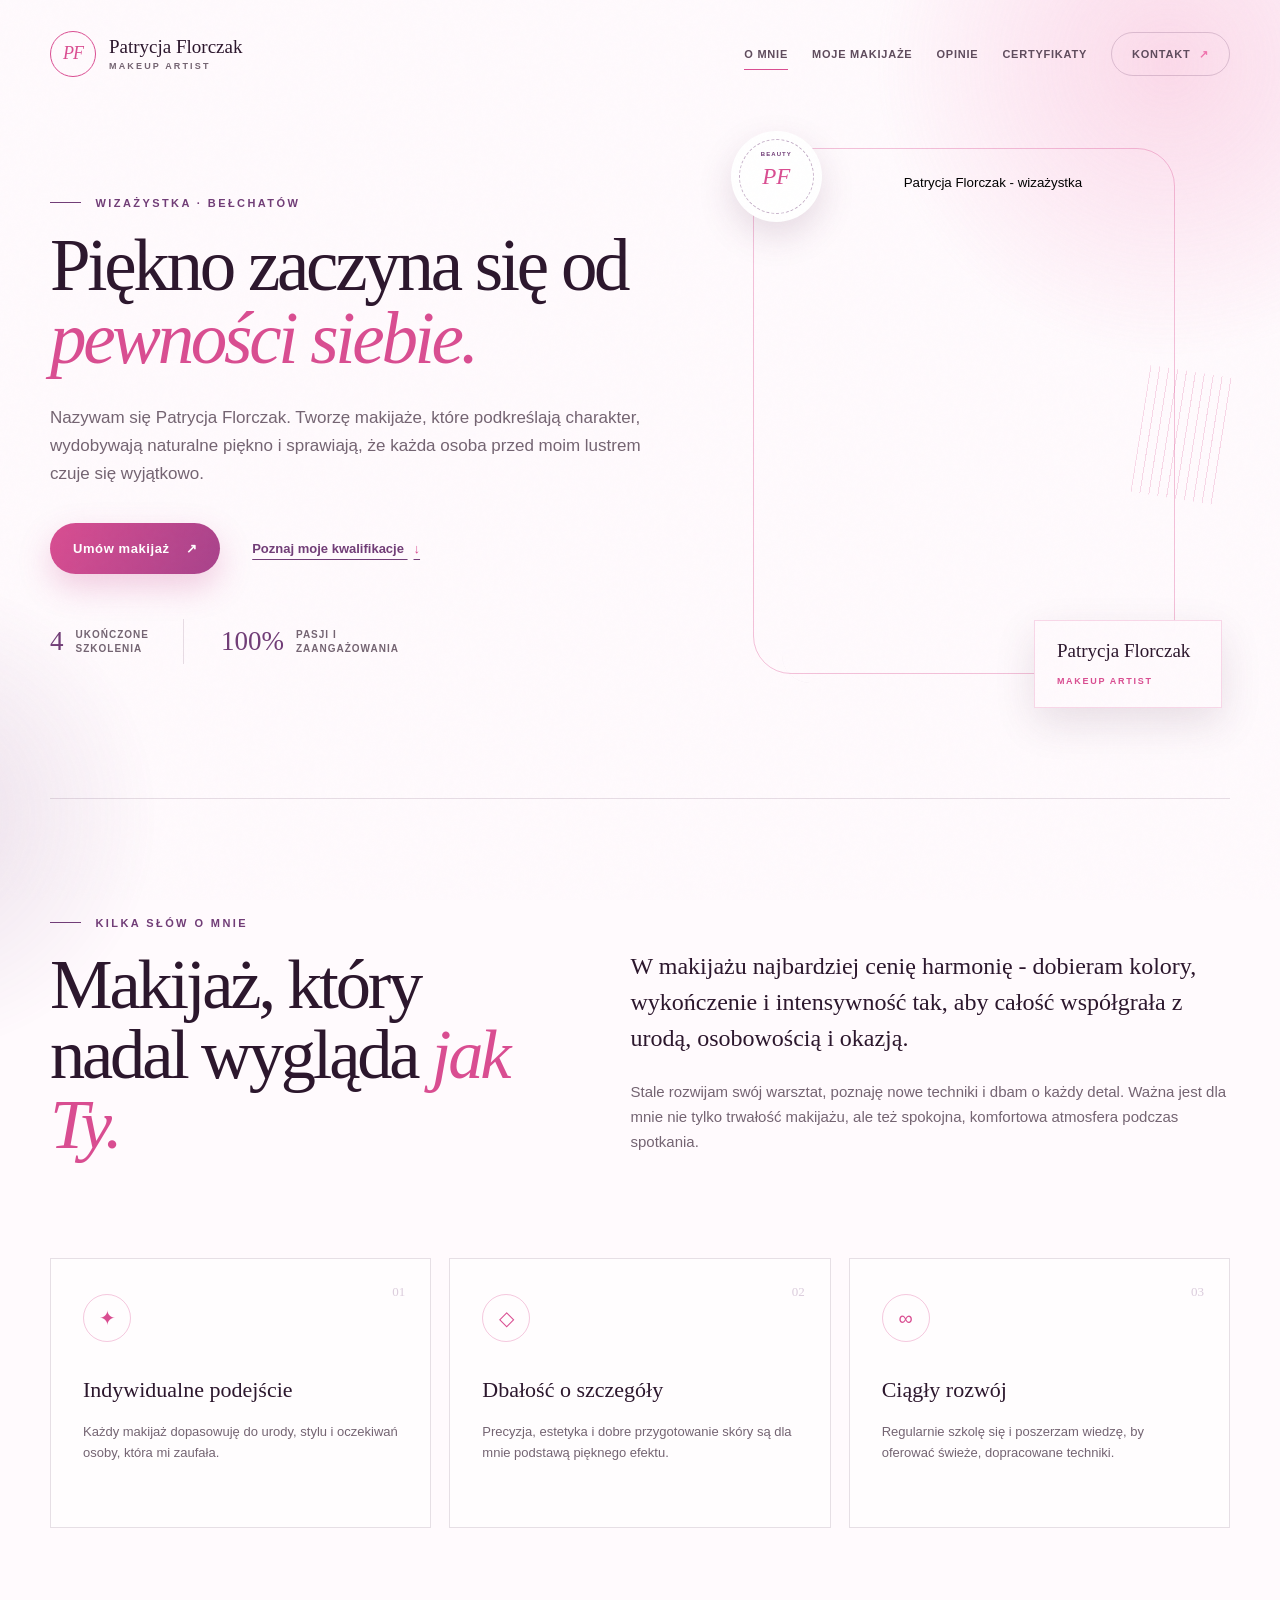
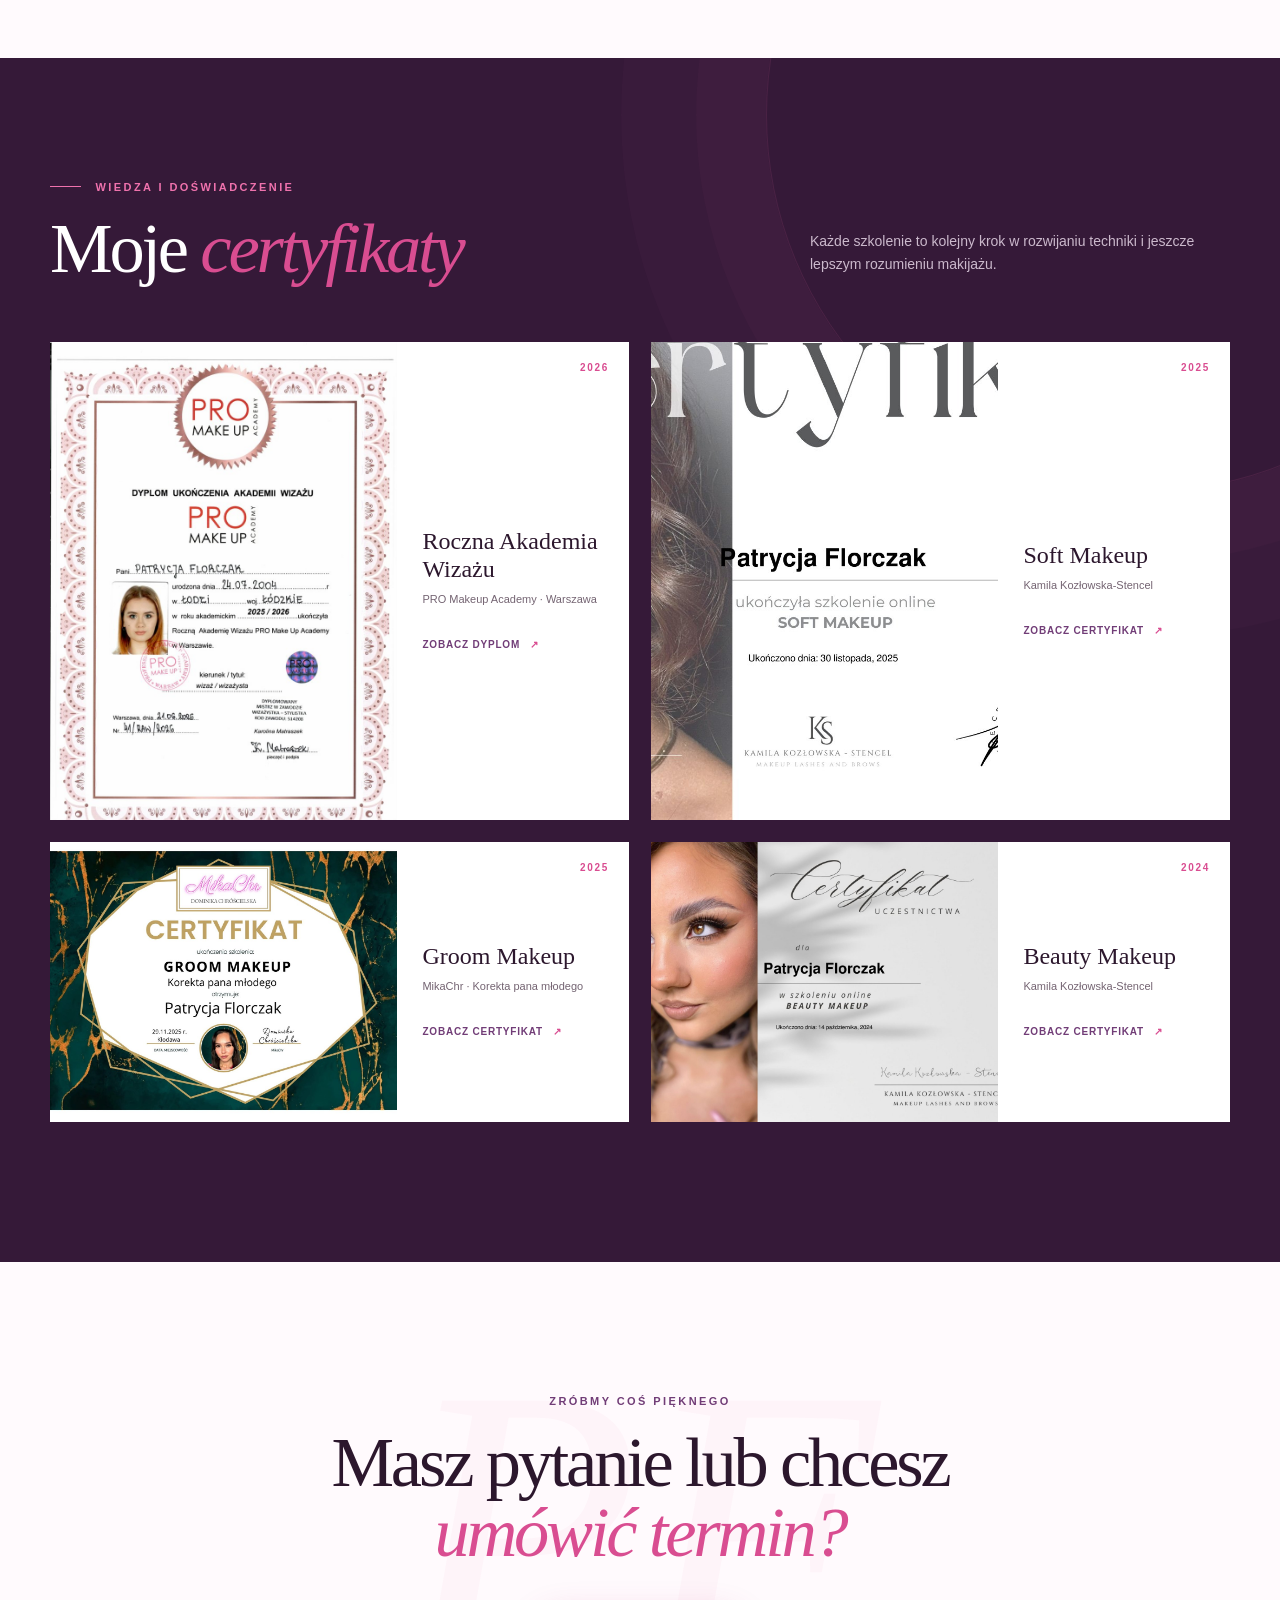
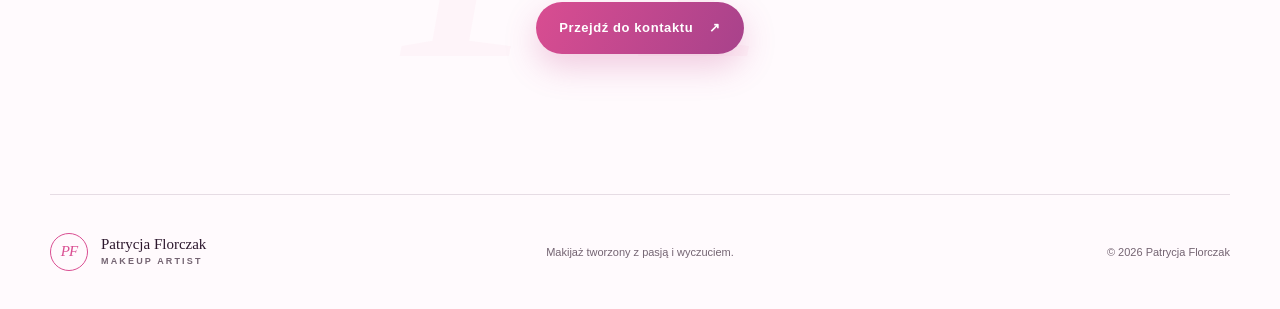
==== index.html @ f95c6566 "Pierwsza wersja strony" ====
<!doctype html>
<html lang="pl">
<head>
  <meta charset="utf-8">
  <meta name="viewport" content="width=device-width, initial-scale=1">
  <meta name="description" content="Portfolio Patrycji Florczak - wizażystki, dla której makijaż jest sposobem na podkreślenie naturalnego piękna.">
  <title>Patrycja Florczak | Wizażystka</title>
  <link rel="stylesheet" href="styles.css">
  <script src="script.js" defer></script>
</head>
<body class="home-page">
  <div class="page-glow page-glow--one" aria-hidden="true"></div>
  <div class="page-glow page-glow--two" aria-hidden="true"></div>

  <header class="site-header">
    <a class="brand" href="index.html" aria-label="Patrycja Florczak - strona główna">
      <span class="brand-mark">PF</span>
      <span class="brand-text">Patrycja Florczak<small>Makeup artist</small></span>
    </a>

    <button class="menu-toggle" type="button" aria-expanded="false" aria-controls="main-nav">
      <span></span><span></span><span></span>
      <span class="sr-only">Otwórz menu</span>
    </button>

    <nav class="main-nav" id="main-nav" aria-label="Główna nawigacja">
      <a class="active" href="index.html" aria-current="page">O mnie</a>
      <a href="makijaze.html">Moje makijaże</a>
      <a href="opinie.html">Opinie</a>
      <a href="#certyfikaty">Certyfikaty</a>
      <a class="nav-contact" href="kontakt.html">Kontakt <span aria-hidden="true">↗</span></a>
    </nav>
  </header>

  <main>
    <section class="hero section-shell">
      <div class="hero-copy reveal">
        <p class="eyebrow"><span></span> Wizażystka · Bełchatów</p>
        <h1>Piękno zaczyna się od <em>pewności siebie.</em></h1>
        <p class="hero-lead">Nazywam się Patrycja Florczak. Tworzę makijaże, które podkreślają charakter, wydobywają naturalne piękno i sprawiają, że każda osoba przed moim lustrem czuje się wyjątkowo.</p>
        <div class="hero-actions">
          <a class="button button--primary" href="kontakt.html">Umów makijaż <span aria-hidden="true">↗</span></a>
          <a class="text-link" href="#certyfikaty">Poznaj moje kwalifikacje <span aria-hidden="true">↓</span></a>
        </div>
        <div class="hero-facts" aria-label="Najważniejsze informacje">
          <div><strong>4</strong><span>ukończone<br>szkolenia</span></div>
          <div><strong>100%</strong><span>pasji i<br>zaangażowania</span></div>
        </div>
      </div>

      <div class="hero-visual reveal reveal--delay">
        <div class="photo-frame">
          <div class="photo-accent" aria-hidden="true"></div>
          <button class="profile-photo-button" type="button" aria-label="Powiększ zdjęcie profilowe">
            <img src="assets/patrycja-florczak.jpg" alt="Patrycja Florczak - wizażystka" width="900" height="1200">
            <span class="photo-zoom-hint" aria-hidden="true">Powiększ ↗</span>
          </button>
          <div class="photo-caption">
            <span>Patrycja Florczak</span>
            <small>Makeup artist</small>
          </div>
        </div>
        <div class="round-stamp" aria-hidden="true"><span></span><b>PF</b></div>
      </div>
    </section>

    <section class="about section-shell" id="o-mnie">
      <div class="section-intro reveal">
        <p class="eyebrow"><span></span> Kilka słów o mnie</p>
        <h2>Makijaż, który nadal wygląda <em>jak Ty.</em></h2>
      </div>
      <div class="about-copy reveal reveal--delay">
        <p class="lead-paragraph">W makijażu najbardziej cenię harmonię - dobieram kolory, wykończenie i intensywność tak, aby całość współgrała z urodą, osobowością i okazją.</p>
        <p>Stale rozwijam swój warsztat, poznaję nowe techniki i dbam o każdy detal. Ważna jest dla mnie nie tylko trwałość makijażu, ale też spokojna, komfortowa atmosfera podczas spotkania.</p>
      </div>

      <div class="values-grid">
        <article class="value-card reveal">
          <span class="value-number">01</span>
          <div class="value-icon" aria-hidden="true">✦</div>
          <h3>Indywidualne podejście</h3>
          <p>Każdy makijaż dopasowuję do urody, stylu i oczekiwań osoby, która mi zaufała.</p>
        </article>
        <article class="value-card reveal reveal--delay">
          <span class="value-number">02</span>
          <div class="value-icon" aria-hidden="true">◇</div>
          <h3>Dbałość o szczegóły</h3>
          <p>Precyzja, estetyka i dobre przygotowanie skóry są dla mnie podstawą pięknego efektu.</p>
        </article>
        <article class="value-card reveal reveal--delay-2">
          <span class="value-number">03</span>
          <div class="value-icon" aria-hidden="true">∞</div>
          <h3>Ciągły rozwój</h3>
          <p>Regularnie szkolę się i poszerzam wiedzę, by oferować świeże, dopracowane techniki.</p>
        </article>
      </div>
    </section>

    <section class="certificates" id="certyfikaty">
      <div class="section-shell">
        <div class="certificates-heading reveal">
          <div>
            <p class="eyebrow eyebrow--light"><span></span> Wiedza i doświadczenie</p>
            <h2>Moje <em>certyfikaty</em></h2>
          </div>
          <p>Każde szkolenie to kolejny krok w rozwijaniu techniki i jeszcze lepszym rozumieniu makijażu.</p>
        </div>

        <div class="certificates-grid">
          <a class="certificate-card certificate-card--portrait reveal" href="assets/dyplom-pro-makeup.pdf" target="_blank" rel="noopener" aria-label="Otwórz dyplom Akademii Wizażu PRO Makeup Academy">
            <div class="certificate-image"><img src="assets/dyplom-pro-makeup.jpg" alt="Dyplom Akademii Wizażu PRO Makeup Academy" loading="lazy"></div>
            <div class="certificate-info">
              <span class="certificate-year">2026</span>
              <h3>Roczna Akademia Wizażu</h3>
              <p>PRO Makeup Academy · Warszawa</p>
              <span class="certificate-link">Zobacz dyplom <b aria-hidden="true">↗</b></span>
            </div>
          </a>

          <a class="certificate-card reveal reveal--delay" href="assets/certyfikat-soft-makeup.pdf" target="_blank" rel="noopener" aria-label="Otwórz certyfikat Soft Makeup">
            <div class="certificate-image"><img src="assets/certyfikat-soft-makeup.jpg" alt="Certyfikat szkolenia Soft Makeup" loading="lazy"></div>
            <div class="certificate-info">
              <span class="certificate-year">2025</span>
              <h3>Soft Makeup</h3>
              <p>Kamila Kozłowska-Stencel</p>
              <span class="certificate-link">Zobacz certyfikat <b aria-hidden="true">↗</b></span>
            </div>
          </a>

          <a class="certificate-card reveal" href="assets/certyfikat-groom-makeup.jpg" target="_blank" rel="noopener" aria-label="Otwórz certyfikat Groom Makeup">
            <div class="certificate-image"><img src="assets/certyfikat-groom-makeup.jpg" alt="Certyfikat szkolenia Groom Makeup" loading="lazy"></div>
            <div class="certificate-info">
              <span class="certificate-year">2025</span>
              <h3>Groom Makeup</h3>
              <p>MikaChr · Korekta pana młodego</p>
              <span class="certificate-link">Zobacz certyfikat <b aria-hidden="true">↗</b></span>
            </div>
          </a>

          <a class="certificate-card reveal reveal--delay" href="assets/certyfikat-beauty-makeup.pdf" target="_blank" rel="noopener" aria-label="Otwórz certyfikat Beauty Makeup">
            <div class="certificate-image"><img src="assets/certyfikat-beauty-makeup.jpg" alt="Certyfikat szkolenia Beauty Makeup" loading="lazy"></div>
            <div class="certificate-info">
              <span class="certificate-year">2024</span>
              <h3>Beauty Makeup</h3>
              <p>Kamila Kozłowska-Stencel</p>
              <span class="certificate-link">Zobacz certyfikat <b aria-hidden="true">↗</b></span>
            </div>
          </a>
        </div>
      </div>
    </section>

    <section class="cta section-shell reveal">
      <div class="cta-decoration" aria-hidden="true">PF</div>
      <p class="eyebrow"><span></span> Zróbmy coś pięknego</p>
      <h2>Masz pytanie lub chcesz<br><em>umówić termin?</em></h2>
      <a class="button button--primary" href="kontakt.html">Przejdź do kontaktu <span aria-hidden="true">↗</span></a>
    </section>
  </main>

  <dialog class="profile-dialog" id="profile-dialog" aria-label="Powiększone zdjęcie profilowe Patrycji Florczak">
    <button class="profile-dialog-close" type="button" aria-label="Zamknij powiększone zdjęcie">×</button>
    <div class="profile-dialog-content">
      <img src="assets/patrycja-florczak.jpg" alt="Patrycja Florczak - zdjęcie profilowe w pełnym rozmiarze">
      <p>Patrycja Florczak <span>Makeup artist</span></p>
    </div>
  </dialog>

  <footer class="site-footer">
    <a class="brand brand--footer" href="index.html">
      <span class="brand-mark">PF</span>
      <span class="brand-text">Patrycja Florczak<small>Makeup artist</small></span>
    </a>
    <p>Makijaż tworzony z pasją i wyczuciem.</p>
    <p class="copyright">© <span data-current-year>2026</span> Patrycja Florczak</p>
  </footer>
</body>
</html>
---- styles.css ----
:root {
  --ink: #2c172d;
  --muted: #746472;
  --paper: #fffafd;
  --paper-deep: #f8edf5;
  --pink: #d94d91;
  --pink-bright: #ef72ad;
  --rose: #f3b4d1;
  --purple: #713d77;
  --plum: #351938;
  --plum-light: #58305d;
  --line: rgba(83, 43, 81, .14);
  --shadow: 0 28px 80px rgba(86, 43, 79, .14);
  --serif: Georgia, "Times New Roman", serif;
  --sans: "Segoe UI", Arial, sans-serif;
}

* { box-sizing: border-box; }
html { scroll-behavior: smooth; overflow-x: hidden; }
body {
  margin: 0;
  color: var(--ink);
  background: var(--paper);
  font-family: var(--sans);
  line-height: 1.65;
  overflow-x: hidden;
}
body::before {
  content: "";
  position: fixed;
  inset: 0;
  pointer-events: none;
  opacity: .23;
  z-index: 20;
  background-image: url("data:image/svg+xml,%3Csvg viewBox='0 0 180 180' xmlns='http://www.w3.org/2000/svg'%3E%3Cfilter id='n'%3E%3CfeTurbulence type='fractalNoise' baseFrequency='.9' numOctaves='3' stitchTiles='stitch'/%3E%3C/filter%3E%3Crect width='100%25' height='100%25' filter='url(%23n)' opacity='.08'/%3E%3C/svg%3E");
}

a { color: inherit; }
img { max-width: 100%; display: block; }
button, a { -webkit-tap-highlight-color: transparent; }
.sr-only { position: absolute; width: 1px; height: 1px; padding: 0; margin: -1px; overflow: hidden; clip: rect(0, 0, 0, 0); white-space: nowrap; border: 0; }

.page-glow { position: fixed; border-radius: 50%; filter: blur(2px); pointer-events: none; z-index: -1; }
.page-glow--one { width: 38rem; height: 38rem; top: -15rem; right: -12rem; background: radial-gradient(circle, rgba(239,114,173,.24), transparent 68%); }
.page-glow--two { width: 30rem; height: 30rem; top: 36rem; left: -20rem; background: radial-gradient(circle, rgba(113,61,119,.14), transparent 70%); }

.section-shell, .site-header, .site-footer { width: min(1180px, calc(100% - 48px)); margin-inline: auto; }
.site-header {
  height: 108px;
  display: flex;
  align-items: center;
  justify-content: space-between;
  position: relative;
  z-index: 30;
}
.brand { display: inline-flex; align-items: center; gap: 13px; text-decoration: none; }
.brand-mark {
  width: 46px;
  height: 46px;
  display: grid;
  place-items: center;
  border: 1px solid var(--pink);
  border-radius: 50%;
  color: var(--pink);
  font-family: var(--serif);
  font-size: 18px;
  font-style: italic;
  letter-spacing: -1px;
}
.brand-text { font-family: var(--serif); font-size: 19px; line-height: 1.05; }
.brand-text small { display: block; margin-top: 5px; color: var(--muted); font-family: var(--sans); font-size: 9px; font-weight: 600; letter-spacing: .24em; text-transform: uppercase; }
.main-nav { display: flex; align-items: center; gap: 24px; }
.main-nav a { position: relative; color: #5f4c5d; font-size: 11px; font-weight: 700; letter-spacing: .07em; text-decoration: none; text-transform: uppercase; }
.main-nav a:not(.nav-contact)::after { content: ""; position: absolute; left: 0; bottom: -7px; width: 0; height: 1px; background: var(--pink); transition: width .25s ease; }
.main-nav a:not(.nav-contact):hover::after, .main-nav a.active:not(.nav-contact)::after { width: 100%; }
.nav-contact { padding: 12px 20px; border: 1px solid rgba(91,49,91,.2); border-radius: 999px; transition: background .25s, color .25s, border-color .25s; }
.nav-contact:hover, .nav-contact.active { color: #fff; border-color: var(--plum); background: var(--plum); }
.nav-contact span { color: var(--pink-bright); margin-left: 5px; }
.menu-toggle { display: none; border: 0; background: transparent; padding: 8px; }
.menu-toggle > span:not(.sr-only) { display: block; width: 25px; height: 2px; margin: 5px 0; background: var(--ink); transition: transform .25s, opacity .25s; }

.hero { min-height: 690px; display: grid; grid-template-columns: 1.05fr .82fr; gap: 62px; align-items: center; padding: 48px 0 96px; }
.eyebrow { margin: 0 0 18px; color: var(--purple); font-size: 11px; font-weight: 800; letter-spacing: .22em; text-transform: uppercase; }
.eyebrow > span { display: inline-block; width: 31px; height: 1px; margin: 0 9px 4px 0; background: currentColor; }
.hero h1, .section-intro h2, .certificates h2, .cta h2, .contact-heading h1, .page-heading h1 {
  margin: 0;
  font-family: var(--serif);
  font-weight: 400;
  line-height: .99;
  letter-spacing: -.045em;
}
.hero h1 { max-width: 670px; font-size: clamp(57px, 5.7vw, 82px); }
em { color: var(--pink); font-weight: 400; }
.hero h1 em { display: block; }
.hero-lead { max-width: 610px; margin: 29px 0 0; color: var(--muted); font-size: 17px; }
.hero-actions { display: flex; align-items: center; gap: 32px; margin-top: 35px; }
.button { display: inline-flex; align-items: center; gap: 16px; padding: 15px 23px; border: 0; border-radius: 999px; font-size: 13px; font-weight: 750; letter-spacing: .045em; text-decoration: none; transition: transform .25s, box-shadow .25s, background .25s; }
.button--primary { color: #fff; background: linear-gradient(115deg, var(--pink), #a8428b); box-shadow: 0 13px 32px rgba(199, 67, 139, .25); }
.button:hover { transform: translateY(-3px); box-shadow: 0 17px 38px rgba(199, 67, 139, .35); }
.text-link { color: var(--purple); font-size: 13px; font-weight: 700; text-underline-offset: 6px; }
.text-link span { margin-left: 6px; color: var(--pink); }
.hero-facts { display: flex; gap: 37px; margin-top: 45px; }
.hero-facts > div { display: flex; align-items: center; gap: 12px; padding-right: 34px; border-right: 1px solid var(--line); }
.hero-facts > div:last-child { border-right: 0; }
.hero-facts strong { color: var(--purple); font-family: var(--serif); font-size: 27px; font-weight: 400; }
.hero-facts span { color: var(--muted); font-size: 10px; font-weight: 700; line-height: 1.35; letter-spacing: .1em; text-transform: uppercase; }

.hero-visual { position: relative; justify-self: center; width: min(100%, 430px); }
.photo-frame { position: relative; padding: 12px; }
.photo-frame::before { content: ""; position: absolute; inset: -15px 25px 21px -17px; z-index: -1; border: 1px solid rgba(218,77,145,.33); border-radius: 38px; }
.profile-photo-button { position: relative; display: block; width: 100%; padding: 0; border: 0; border-radius: 28px; background: transparent; cursor: zoom-in; overflow: hidden; }
.photo-frame img { width: 100%; height: auto; aspect-ratio: 4 / 5; object-fit: cover; object-position: center top; border-radius: 28px; box-shadow: var(--shadow); transition: transform .45s ease, filter .45s ease; }
.profile-photo-button:hover img { transform: scale(1.025); filter: brightness(.94); }
.photo-zoom-hint { position: absolute; right: 16px; top: 16px; padding: 8px 12px; border-radius: 999px; color: var(--plum); background: rgba(255,250,253,.9); font-size: 9px; font-weight: 800; letter-spacing: .08em; text-transform: uppercase; opacity: 0; transform: translateY(-5px); transition: opacity .25s, transform .25s; backdrop-filter: blur(8px); }
.profile-photo-button:hover .photo-zoom-hint, .profile-photo-button:focus-visible .photo-zoom-hint { opacity: 1; transform: translateY(0); }
.profile-photo-button:focus-visible { outline: 3px solid var(--pink); outline-offset: 5px; }
.photo-accent { position: absolute; inset: 39% -26px auto auto; width: 86px; height: 128px; z-index: -1; background: repeating-linear-gradient(90deg, rgba(218,77,145,.2) 0 1px, transparent 1px 9px); transform: rotate(9deg); }
.photo-caption { position: absolute; right: -22px; bottom: -13px; min-width: 188px; padding: 14px 22px; border: 1px solid rgba(218,77,145,.2); background: rgba(255,250,253,.94); box-shadow: 0 15px 40px rgba(75,37,70,.13); backdrop-filter: blur(14px); }
.photo-caption span { display: block; font-family: var(--serif); font-size: 19px; }
.photo-caption small { color: var(--pink); font-size: 9px; font-weight: 800; letter-spacing: .19em; text-transform: uppercase; }
.round-stamp { position: absolute; left: -39px; top: -32px; width: 91px; aspect-ratio: 1; display: grid; place-items: center; border-radius: 50%; color: var(--purple); background: #fff; box-shadow: 0 14px 35px rgba(87,42,80,.15); }
.round-stamp span { position: absolute; inset: 8px; border: 1px dashed rgba(113,61,119,.42); border-radius: 50%; }
.round-stamp span::before { content: "BEAUTY"; position: absolute; left: 50%; top: 10px; padding: 0 4px; color: var(--purple); background: #fff; font-size: 6px; font-weight: 800; letter-spacing: .18em; transform: translateX(-50%); }
.round-stamp b { color: var(--pink); font-family: var(--serif); font-size: 23px; font-style: italic; font-weight: 400; }

.profile-dialog { width: min(760px, calc(100% - 34px)); max-height: 92vh; padding: 0; border: 0; color: #fff; background: transparent; overflow: visible; }
.profile-dialog::backdrop { background: rgba(27,11,28,.86); backdrop-filter: blur(9px); }
.profile-dialog-content { position: relative; display: grid; justify-items: center; }
.profile-dialog-content img { width: auto; max-width: 100%; max-height: 84vh; border-radius: 18px; object-fit: contain; box-shadow: 0 30px 100px rgba(0,0,0,.5); }
.profile-dialog-content p { position: absolute; left: 50%; bottom: 18px; margin: 0; padding: 12px 20px; color: var(--ink); background: rgba(255,250,253,.92); font-family: var(--serif); font-size: 17px; transform: translateX(-50%); white-space: nowrap; backdrop-filter: blur(9px); }
.profile-dialog-content p span { display: block; color: var(--pink); font-family: var(--sans); font-size: 8px; font-weight: 800; letter-spacing: .16em; text-align: center; text-transform: uppercase; }
.profile-dialog-close { position: fixed; z-index: 3; right: 24px; top: 20px; width: 48px; height: 48px; border: 1px solid rgba(255,255,255,.38); border-radius: 50%; color: #fff; background: rgba(53,25,56,.55); font: 300 32px/1 var(--sans); cursor: pointer; backdrop-filter: blur(8px); }
.profile-dialog-close:focus-visible { outline: 3px solid var(--pink-bright); outline-offset: 4px; }

.about { display: grid; grid-template-columns: .9fr 1.1fr; gap: 45px 90px; padding: 115px 0 130px; border-top: 1px solid var(--line); }
.section-intro h2, .certificates h2, .cta h2 { font-size: clamp(48px, 5.5vw, 76px); }
.about-copy { padding-top: 34px; color: var(--muted); font-size: 15px; }
.about-copy p { max-width: 620px; }
.about-copy .lead-paragraph { margin-top: 0; color: var(--ink); font-family: var(--serif); font-size: 24px; line-height: 1.5; }
.edit-note { margin-top: 27px; padding: 13px 16px; border-left: 2px solid var(--rose); color: #927f90; background: rgba(243,180,209,.12); font-size: 12px; }
.values-grid { grid-column: 1 / -1; display: grid; grid-template-columns: repeat(3, 1fr); gap: 18px; margin-top: 44px; }
.value-card { position: relative; min-height: 270px; padding: 35px 32px; border: 1px solid var(--line); background: rgba(255,255,255,.55); transition: transform .3s, border-color .3s, box-shadow .3s; }
.value-card:hover { transform: translateY(-7px); border-color: rgba(218,77,145,.32); box-shadow: var(--shadow); }
.value-number { position: absolute; right: 25px; top: 22px; color: rgba(113,61,119,.25); font-family: var(--serif); font-size: 13px; }
.value-icon { width: 48px; height: 48px; display: grid; place-items: center; margin-bottom: 30px; border: 1px solid rgba(218,77,145,.3); border-radius: 50%; color: var(--pink); font-size: 20px; }
.value-card h3 { margin: 0 0 12px; font-family: var(--serif); font-size: 22px; font-weight: 400; }
.value-card p { margin: 0; color: var(--muted); font-size: 13px; }

.certificates { position: relative; padding: 120px 0 140px; color: #fff; background: var(--plum); overflow: hidden; }
.certificates::before { content: ""; position: absolute; top: -20rem; right: -15rem; width: 47rem; height: 47rem; border: 1px solid rgba(239,114,173,.11); border-radius: 50%; box-shadow: 0 0 0 70px rgba(239,114,173,.025), 0 0 0 145px rgba(239,114,173,.02); }
.certificates-heading { position: relative; display: flex; align-items: end; justify-content: space-between; gap: 50px; margin-bottom: 58px; }
.certificates-heading > p { max-width: 420px; margin: 0 0 8px; color: #cbb9cc; font-size: 14px; }
.eyebrow--light { color: var(--pink-bright); }
.certificates-grid { position: relative; display: grid; grid-template-columns: repeat(2, minmax(0, 1fr)); gap: 22px; }
.certificate-card { display: grid; grid-template-columns: 1.2fr .8fr; min-height: 280px; color: var(--ink); background: #fff; text-decoration: none; overflow: hidden; transition: transform .35s, box-shadow .35s; }
.certificate-card:hover { transform: translateY(-7px); box-shadow: 0 28px 75px rgba(0,0,0,.3); }
.certificate-image { min-height: 100%; overflow: hidden; background: #eee4ea; }
.certificate-image img { width: 100%; height: 100%; object-fit: cover; transition: transform .5s; }
.certificate-card:hover img { transform: scale(1.035); }
.certificate-card--portrait .certificate-image img { object-position: center 24%; }
.certificate-info { position: relative; display: flex; flex-direction: column; justify-content: center; padding: 28px 25px; }
.certificate-year { position: absolute; top: 18px; right: 20px; color: var(--pink); font-size: 10px; font-weight: 800; letter-spacing: .17em; }
.certificate-info h3 { margin: 20px 0 7px; font-family: var(--serif); font-size: 24px; font-weight: 400; line-height: 1.15; }
.certificate-info p { margin: 0; color: var(--muted); font-size: 11px; line-height: 1.5; }
.certificate-link { margin-top: 30px; color: var(--purple); font-size: 10px; font-weight: 800; letter-spacing: .08em; text-transform: uppercase; }
.certificate-link b { margin-left: 6px; color: var(--pink); }

.cta { position: relative; padding: 130px 0 140px; text-align: center; overflow: hidden; }
.cta .eyebrow > span { display: none; }
.cta h2 { margin-bottom: 35px; }
.cta-decoration { position: absolute; inset: 50% auto auto 50%; z-index: -1; color: rgba(218,77,145,.035); font-family: var(--serif); font-size: 390px; font-style: italic; line-height: 1; transform: translate(-50%, -51%); }

.site-footer { min-height: 115px; display: grid; grid-template-columns: 1fr 1fr 1fr; align-items: center; gap: 30px; border-top: 1px solid var(--line); }
.brand--footer .brand-mark { width: 38px; height: 38px; font-size: 15px; }
.brand--footer .brand-text { font-size: 15px; }
.site-footer > p { margin: 0; color: var(--muted); font-size: 11px; text-align: center; }
.site-footer .copyright { text-align: right; }

/* Contact */
.contact-main { padding: 90px 0 130px; }
.contact-heading { max-width: 860px; margin-bottom: 75px; }
.contact-heading h1 { font-size: clamp(57px, 7.1vw, 95px); }
.contact-heading > p:last-child { max-width: 630px; margin: 29px 0 0; color: var(--muted); font-size: 16px; }
.contact-layout { display: grid; grid-template-columns: 1.05fr .95fr; gap: 22px; align-items: stretch; }
.contact-cards { display: grid; gap: 18px; }
.contact-card { min-height: 198px; display: flex; align-items: center; gap: 27px; padding: 38px; border: 1px solid var(--line); background: rgba(255,255,255,.63); text-decoration: none; transition: transform .3s, border-color .3s, box-shadow .3s; }
.contact-card:hover { transform: translateX(7px); border-color: rgba(218,77,145,.33); box-shadow: var(--shadow); }
.contact-icon { flex: 0 0 auto; width: 58px; height: 58px; display: grid; place-items: center; border-radius: 50%; color: var(--pink); background: var(--paper-deep); }
.contact-icon svg { width: 23px; height: 23px; fill: none; stroke: currentColor; stroke-linecap: round; stroke-linejoin: round; stroke-width: 1.6; }
.contact-card-copy { min-width: 0; display: block; }
.contact-card-copy small { display: block; margin-bottom: 8px; color: var(--purple); font-size: 10px; font-weight: 800; letter-spacing: .19em; text-transform: uppercase; }
.contact-card-copy strong { display: block; font-family: var(--serif); font-size: clamp(21px, 2.4vw, 30px); font-weight: 400; line-height: 1.3; overflow-wrap: anywhere; }
.contact-card-copy > span { display: block; margin-top: 16px; color: var(--muted); font-size: 11px; font-weight: 700; }
.contact-card-copy b { margin-left: 5px; color: var(--pink); }
.contact-panel { position: relative; padding: 53px 50px; color: #fff; background: linear-gradient(135deg, var(--plum-light), var(--plum)); overflow: hidden; }
.contact-panel-number { position: absolute; right: -18px; top: -39px; color: rgba(255,255,255,.04); font-family: var(--serif); font-size: 195px; font-style: italic; line-height: 1; }
.contact-panel h2 { position: relative; max-width: 350px; margin: 0 0 35px; font-family: var(--serif); font-size: 39px; font-weight: 400; line-height: 1.13; }
.contact-panel ul { position: relative; margin: 0; padding: 0; list-style: none; }
.contact-panel li { padding: 15px 0; border-top: 1px solid rgba(255,255,255,.12); color: #f3e9f2; font-size: 14px; }
.contact-panel li:last-child { border-bottom: 1px solid rgba(255,255,255,.12); }
.contact-panel li span { display: inline-block; width: 44px; color: var(--pink-bright); font-family: var(--serif); font-size: 12px; }
.contact-panel-note { position: relative; margin: 32px 0 0; color: #cbb9cc; font-size: 12px; }
.contact-note { display: flex; align-items: center; justify-content: center; gap: 22px; margin-top: 70px; padding: 34px; border-top: 1px solid var(--line); border-bottom: 1px solid var(--line); text-align: center; }
.contact-note > span { color: var(--pink); font-size: 25px; }
.contact-note p { margin: 0; color: var(--muted); font-family: var(--serif); font-size: 18px; line-height: 1.55; }
.contact-note strong { color: var(--ink); font-weight: 400; }

/* Portfolio */
.portfolio-main, .reviews-main { padding: 82px 0 130px; }
.page-heading { max-width: 875px; margin-bottom: 68px; }
.page-heading h1 { font-size: clamp(61px, 7vw, 96px); }
.page-heading > p:last-child { max-width: 670px; margin: 28px 0 0; color: var(--muted); font-size: 16px; }
.portfolio-categories { display: grid; grid-template-columns: repeat(4, minmax(0, 1fr)); gap: 18px; }
.portfolio-card {
  position: relative;
  min-width: 0;
  aspect-ratio: .74;
  padding: 0;
  border: 0;
  color: #fff;
  background: var(--plum);
  font: inherit;
  text-align: left;
  cursor: pointer;
  overflow: hidden;
  box-shadow: 0 18px 55px rgba(62, 29, 58, .11);
  transition: transform .35s ease, box-shadow .35s ease;
}
.portfolio-card:hover { transform: translateY(-8px); box-shadow: 0 28px 70px rgba(62, 29, 58, .22); }
.portfolio-card img { width: 100%; height: 100%; object-fit: cover; object-position: center 30%; transition: transform .55s ease; }
.portfolio-card:hover img { transform: scale(1.045); }
.portfolio-card-shade { position: absolute; inset: 0; background: linear-gradient(180deg, transparent 32%, rgba(37,15,38,.88) 100%); }
.portfolio-card-content { position: absolute; inset: auto 0 0; display: flex; flex-direction: column; align-items: flex-start; padding: 28px 25px; }
.portfolio-card-content small { margin-bottom: 9px; color: var(--rose); font-size: 9px; font-weight: 800; letter-spacing: .16em; text-transform: uppercase; }
.portfolio-card-content strong { font-family: var(--serif); font-size: 27px; font-weight: 400; line-height: 1.1; }
.portfolio-card-content > span { margin-top: 16px; color: rgba(255,255,255,.78); font-size: 9px; font-weight: 800; letter-spacing: .1em; text-transform: uppercase; }
.portfolio-card:focus-visible, .star-button:focus-visible, .dialog-close:focus-visible, .gallery-arrow:focus-visible, .gallery-zoom:focus-visible, .portfolio-thumbnail:focus-visible { outline: 3px solid var(--pink-bright); outline-offset: 4px; }

.portfolio-dialog { position: relative; width: min(1060px, calc(100% - 40px)); height: min(94vh, 900px); max-height: 94vh; padding: 0; border: 0; color: var(--ink); background: var(--paper); box-shadow: 0 35px 100px rgba(29,10,30,.45); overflow: hidden; }
.portfolio-dialog::backdrop { background: rgba(27,11,28,.78); backdrop-filter: blur(7px); }
.dialog-inner { height: 100%; display: grid; grid-template-rows: auto minmax(0, 1fr) auto auto; padding: 28px 48px 18px; }
.dialog-inner header { position: relative; margin: 0 70px 18px 0; }
.dialog-inner header .eyebrow { margin-bottom: 9px; }
.dialog-inner h2 { margin: 0; font-family: var(--serif); font-size: clamp(38px, 4.4vw, 58px); font-weight: 400; line-height: 1; }
.academy-note { display: inline-flex; align-items: center; gap: 10px; margin: 14px 0 0; padding: 9px 14px; color: var(--purple); background: var(--paper-deep); font-size: 11px; }
.academy-note > span { color: var(--pink); }
.dialog-close { position: absolute; z-index: 3; top: 17px; right: 17px; width: 46px; height: 46px; border: 1px solid var(--line); border-radius: 50%; color: var(--ink); background: rgba(255,250,253,.93); font: 300 31px/1 var(--sans); cursor: pointer; backdrop-filter: blur(8px); }
.portfolio-viewer { position: relative; min-height: 0; height: 100%; display: grid; grid-template-columns: 54px minmax(0, 1fr) 54px; gap: 14px; align-items: center; }
.gallery-main-image { position: relative; min-width: 0; min-height: 0; height: 100%; display: grid; place-items: center; margin: 0; background: #f4eaf1; overflow: hidden; }
.gallery-main-image img { position: absolute; inset: 0; width: 100%; height: 100%; object-fit: contain; cursor: zoom-in; transition: filter .25s ease; }
.gallery-main-image img.is-face-zoom { object-fit: cover; object-position: center 22%; cursor: zoom-out; }
.gallery-zoom { position: absolute; z-index: 2; right: 14px; top: 14px; display: inline-flex; align-items: center; gap: 8px; padding: 9px 13px; border: 1px solid rgba(83,43,81,.17); border-radius: 999px; color: var(--plum); background: rgba(255,250,253,.92); font: 700 9px/1 var(--sans); letter-spacing: .07em; text-transform: uppercase; cursor: pointer; box-shadow: 0 8px 24px rgba(44,23,45,.12); backdrop-filter: blur(9px); transition: color .2s, background .2s, transform .2s; }
.gallery-zoom:hover, .gallery-zoom[aria-pressed="true"] { color: #fff; background: var(--plum); transform: translateY(-2px); }
.gallery-zoom svg { width: 17px; height: 17px; fill: none; stroke: currentColor; stroke-width: 1.7; stroke-linecap: round; }
.gallery-main-image figcaption { position: absolute; right: 16px; bottom: 14px; padding: 7px 11px; border-radius: 999px; color: #fff; background: rgba(44,23,45,.72); font-size: 10px; font-weight: 800; letter-spacing: .08em; backdrop-filter: blur(8px); }
.gallery-arrow { width: 54px; height: 54px; display: grid; place-items: center; padding: 0 0 5px; border: 1px solid rgba(83,43,81,.18); border-radius: 50%; color: var(--purple); background: #fff; font: 300 43px/1 var(--serif); cursor: pointer; transition: color .2s, background .2s, transform .2s; }
.gallery-arrow:hover { color: #fff; background: var(--plum); transform: scale(1.06); }
.portfolio-thumbnails { display: flex; justify-content: safe center; gap: 8px; margin-top: 11px; overflow-x: auto; scrollbar-width: thin; }
.portfolio-thumbnail { position: relative; flex: 0 0 auto; width: 58px; height: 58px; padding: 0; border: 2px solid transparent; border-radius: 8px; background: var(--paper-deep); cursor: pointer; overflow: hidden; opacity: .58; transition: opacity .2s, border-color .2s, transform .2s; }
.portfolio-thumbnail:hover { opacity: .85; transform: translateY(-2px); }
.portfolio-thumbnail.is-active { border-color: var(--pink); opacity: 1; }
.portfolio-thumbnail img { width: 100%; height: 100%; object-fit: cover; object-position: center 24%; }
.keyboard-hint { margin: 8px 0 0; color: var(--muted); font-size: 9px; font-weight: 700; letter-spacing: .08em; text-align: center; text-transform: uppercase; }
.keyboard-hint span { display: inline-grid; width: 24px; height: 24px; margin: 0 7px; place-items: center; border: 1px solid var(--line); border-radius: 5px; color: var(--purple); background: #fff; }

/* Reviews */
.reviews-layout { display: grid; grid-template-columns: .9fr 1.1fr; gap: 25px; align-items: start; }
.review-form-panel, .reviews-list-panel { border: 1px solid var(--line); background: rgba(255,255,255,.65); }
.review-form-panel { padding: 45px; box-shadow: var(--shadow); }
.review-form-panel h2, .reviews-list-heading h2 { margin: 0; font-family: var(--serif); font-size: 38px; font-weight: 400; line-height: 1.15; }
.review-form-panel form { margin-top: 37px; }
.form-field { margin-bottom: 24px; }
.form-field label, .rating-field legend { display: block; margin-bottom: 9px; color: var(--purple); font-size: 10px; font-weight: 800; letter-spacing: .14em; text-transform: uppercase; }
.form-field input, .form-field textarea { width: 100%; border: 1px solid rgba(83,43,81,.18); border-radius: 0; color: var(--ink); background: #fff; font: 15px/1.5 var(--sans); outline: none; transition: border-color .2s, box-shadow .2s; }
.form-field input { height: 53px; padding: 0 16px; }
.form-field textarea { display: block; padding: 14px 16px; resize: vertical; }
.form-field input:focus, .form-field textarea:focus { border-color: var(--pink); box-shadow: 0 0 0 3px rgba(218,77,145,.1); }
.form-field input::placeholder, .form-field textarea::placeholder { color: #aa98a7; }
.rating-field { margin: 0 0 24px; padding: 0; border: 0; }
.star-rating { display: flex; gap: 4px; }
.star-button { padding: 0 3px; border: 0; color: #d9ccd5; background: transparent; font-size: 31px; line-height: 1; cursor: pointer; transition: color .18s, transform .18s; }
.star-button:hover, .star-button.is-selected { color: #edaa30; transform: translateY(-2px); }
.privacy-note { margin: -5px 0 24px; color: var(--muted); font-size: 11px; }
.form-status { min-height: 22px; margin: 15px 0 0; color: var(--purple); font-size: 12px; font-weight: 700; }
.form-status.is-error { color: #a52f59; }
.reviews-list-panel { padding: 45px; }
.reviews-list-heading { display: flex; align-items: end; justify-content: space-between; gap: 25px; padding-bottom: 30px; border-bottom: 1px solid var(--line); }
.reviews-count { padding: 8px 13px; border-radius: 999px; color: var(--purple); background: var(--paper-deep); font-size: 10px; font-weight: 800; letter-spacing: .08em; text-transform: uppercase; white-space: nowrap; }
.reviews-list { display: grid; gap: 14px; margin-top: 24px; }
.review-item { padding: 25px 27px; border: 1px solid var(--line); background: #fff; }
.review-item-header { display: flex; align-items: center; justify-content: space-between; gap: 20px; }
.review-item-name { font-family: var(--serif); font-size: 22px; }
.review-item-stars { color: #edaa30; font-size: 14px; letter-spacing: .08em; }
.review-item-text { margin: 15px 0 0; color: var(--muted); font-size: 14px; white-space: pre-wrap; }
.review-item-date { display: block; margin-top: 17px; color: #a18e9e; font-size: 9px; font-weight: 700; letter-spacing: .09em; text-transform: uppercase; }
.reviews-empty { padding: 55px 25px; border: 1px dashed rgba(83,43,81,.22); color: var(--muted); text-align: center; }
.reviews-empty span { display: block; margin-bottom: 12px; color: var(--pink); font-size: 29px; }
.reviews-empty strong { display: block; color: var(--ink); font-family: var(--serif); font-size: 22px; font-weight: 400; }
.reviews-empty p { margin: 7px 0 0; font-size: 12px; }

.reveal { opacity: 0; transform: translateY(24px); transition: opacity .75s ease, transform .75s ease; }
.reveal--delay { transition-delay: .12s; }
.reveal--delay-2 { transition-delay: .24s; }
.reveal.is-visible { opacity: 1; transform: translateY(0); }

@media (max-width: 960px) {
  .site-header { height: 90px; }
  .menu-toggle { display: block; position: relative; z-index: 5; cursor: pointer; }
  .menu-toggle.is-open > span:nth-child(1) { transform: translateY(7px) rotate(45deg); }
  .menu-toggle.is-open > span:nth-child(2) { opacity: 0; }
  .menu-toggle.is-open > span:nth-child(3) { transform: translateY(-7px) rotate(-45deg); }
  .main-nav { position: absolute; left: -24px; right: -24px; top: 0; display: flex; flex-direction: column; align-items: stretch; gap: 0; padding: 104px 27px 28px; background: rgba(255,250,253,.98); box-shadow: 0 25px 55px rgba(65,31,63,.13); opacity: 0; visibility: hidden; transform: translateY(-12px); transition: opacity .25s, transform .25s, visibility .25s; }
  .main-nav.is-open { opacity: 1; visibility: visible; transform: translateY(0); }
  .main-nav a { padding: 15px 5px; border-bottom: 1px solid var(--line); }
  .main-nav .nav-contact { margin-top: 14px; padding-inline: 18px; text-align: center; }
  .hero { grid-template-columns: 1fr 330px; gap: 40px; min-height: 590px; }
  .hero h1 { font-size: 59px; }
  .about { gap: 40px; }
  .certificates-grid { grid-template-columns: 1fr; }
  .certificate-card { min-height: 300px; }
  .contact-layout { grid-template-columns: 1fr; }
  .portfolio-categories { grid-template-columns: repeat(3, minmax(0, 1fr)); }
  .reviews-layout { grid-template-columns: 1fr; }
}

@media (max-width: 760px) {
  .section-shell, .site-header, .site-footer { width: min(100% - 32px, 1180px); }
  .brand-text { font-size: 17px; }
  .main-nav { left: -16px; right: -16px; }
  .hero { grid-template-columns: 1fr; padding: 42px 0 95px; }
  .hero h1 { font-size: clamp(52px, 15vw, 72px); }
  .hero-lead { font-size: 15px; }
  .hero-actions { align-items: flex-start; flex-direction: column; gap: 20px; }
  .hero-visual { width: min(82%, 340px); justify-self: center; margin-top: 38px; }
  .round-stamp { left: -24px; }
  .photo-caption { right: -17px; }
  .about { grid-template-columns: 1fr; padding: 90px 0 100px; }
  .section-intro h2, .certificates h2, .cta h2 { font-size: clamp(45px, 13vw, 64px); }
  .about-copy { padding-top: 0; }
  .values-grid { grid-column: auto; grid-template-columns: 1fr; margin-top: 18px; }
  .value-card { min-height: 230px; }
  .certificates { padding: 90px 0 100px; }
  .certificates-heading { display: block; }
  .certificates-heading > p { margin-top: 25px; }
  .certificate-card { grid-template-columns: 1fr; min-height: auto; }
  .certificate-image { aspect-ratio: 1.45; }
  .certificate-info { min-height: 190px; }
  .cta { padding: 95px 0 105px; }
  .cta-decoration { font-size: 250px; }
  .site-footer { grid-template-columns: 1fr; padding: 30px 0; text-align: center; }
  .site-footer .brand { justify-self: center; }
  .site-footer .copyright { text-align: center; }
  .contact-main { padding: 60px 0 95px; }
  .contact-heading { margin-bottom: 50px; }
  .contact-heading h1 { font-size: clamp(51px, 14vw, 72px); }
  .contact-card { min-height: 180px; padding: 28px 22px; gap: 18px; }
  .contact-icon { width: 49px; height: 49px; }
  .contact-panel { padding: 42px 30px; }
  .contact-panel h2 { font-size: 34px; }
  .contact-note { align-items: flex-start; padding: 28px 12px; }
  .portfolio-main, .reviews-main { padding: 58px 0 95px; }
  .page-heading { margin-bottom: 46px; }
  .page-heading h1 { font-size: clamp(53px, 14vw, 72px); }
  .page-heading > p:last-child { font-size: 14px; }
  .portfolio-categories { grid-template-columns: repeat(2, minmax(0, 1fr)); gap: 12px; }
  .portfolio-card-content { padding: 21px 18px; }
  .portfolio-card-content strong { font-size: 23px; }
  .dialog-inner { padding: 21px 16px 13px; }
  .dialog-inner header { margin: 0 42px 13px 0; }
  .dialog-inner h2 { font-size: clamp(32px, 10vw, 44px); }
  .portfolio-viewer { display: block; height: 100%; }
  .gallery-main-image { height: 100%; }
  .gallery-arrow { position: absolute; z-index: 2; top: 50%; width: 43px; height: 43px; color: var(--plum); background: rgba(255,255,255,.88); font-size: 35px; transform: translateY(-50%); backdrop-filter: blur(8px); }
  .gallery-arrow:hover { transform: translateY(-50%) scale(1.05); }
  .gallery-arrow--prev { left: 9px; }
  .gallery-arrow--next { right: 9px; }
  .gallery-zoom { right: 9px; top: 9px; padding: 9px; }
  .gallery-zoom span { display: none; }
  .portfolio-thumbnail { width: 50px; height: 50px; }
  .academy-note { align-items: flex-start; margin-top: 10px; padding: 7px 10px; font-size: 9px; }
  .keyboard-hint { margin-top: 5px; font-size: 8px; }
  .review-form-panel, .reviews-list-panel { padding: 29px 23px; }
  .reviews-list-heading { align-items: flex-start; flex-direction: column; }
  .profile-dialog { width: calc(100% - 26px); }
  .profile-dialog-content img { max-height: 86vh; }
  .profile-dialog-close { right: 15px; top: 14px; }
}

@media (max-width: 430px) {
  .brand-text small { letter-spacing: .16em; }
  .hero-facts { gap: 18px; }
  .hero-facts > div { padding-right: 18px; }
  .photo-caption { min-width: 170px; padding: 13px 18px; }
  .round-stamp { width: 86px; }
  .round-stamp span { line-height: 68px; font-size: 6px; }
  .contact-card { align-items: flex-start; }
  .contact-icon { display: none; }
  .portfolio-categories { grid-template-columns: 1fr; }
  .portfolio-card { aspect-ratio: .9; }
  .review-form-panel h2, .reviews-list-heading h2 { font-size: 33px; }
}

@media (prefers-reduced-motion: reduce) {
  html { scroll-behavior: auto; }
  *, *::before, *::after { animation-duration: .01ms !important; animation-iteration-count: 1 !important; transition-duration: .01ms !important; }
  .reveal { opacity: 1; transform: none; }
}
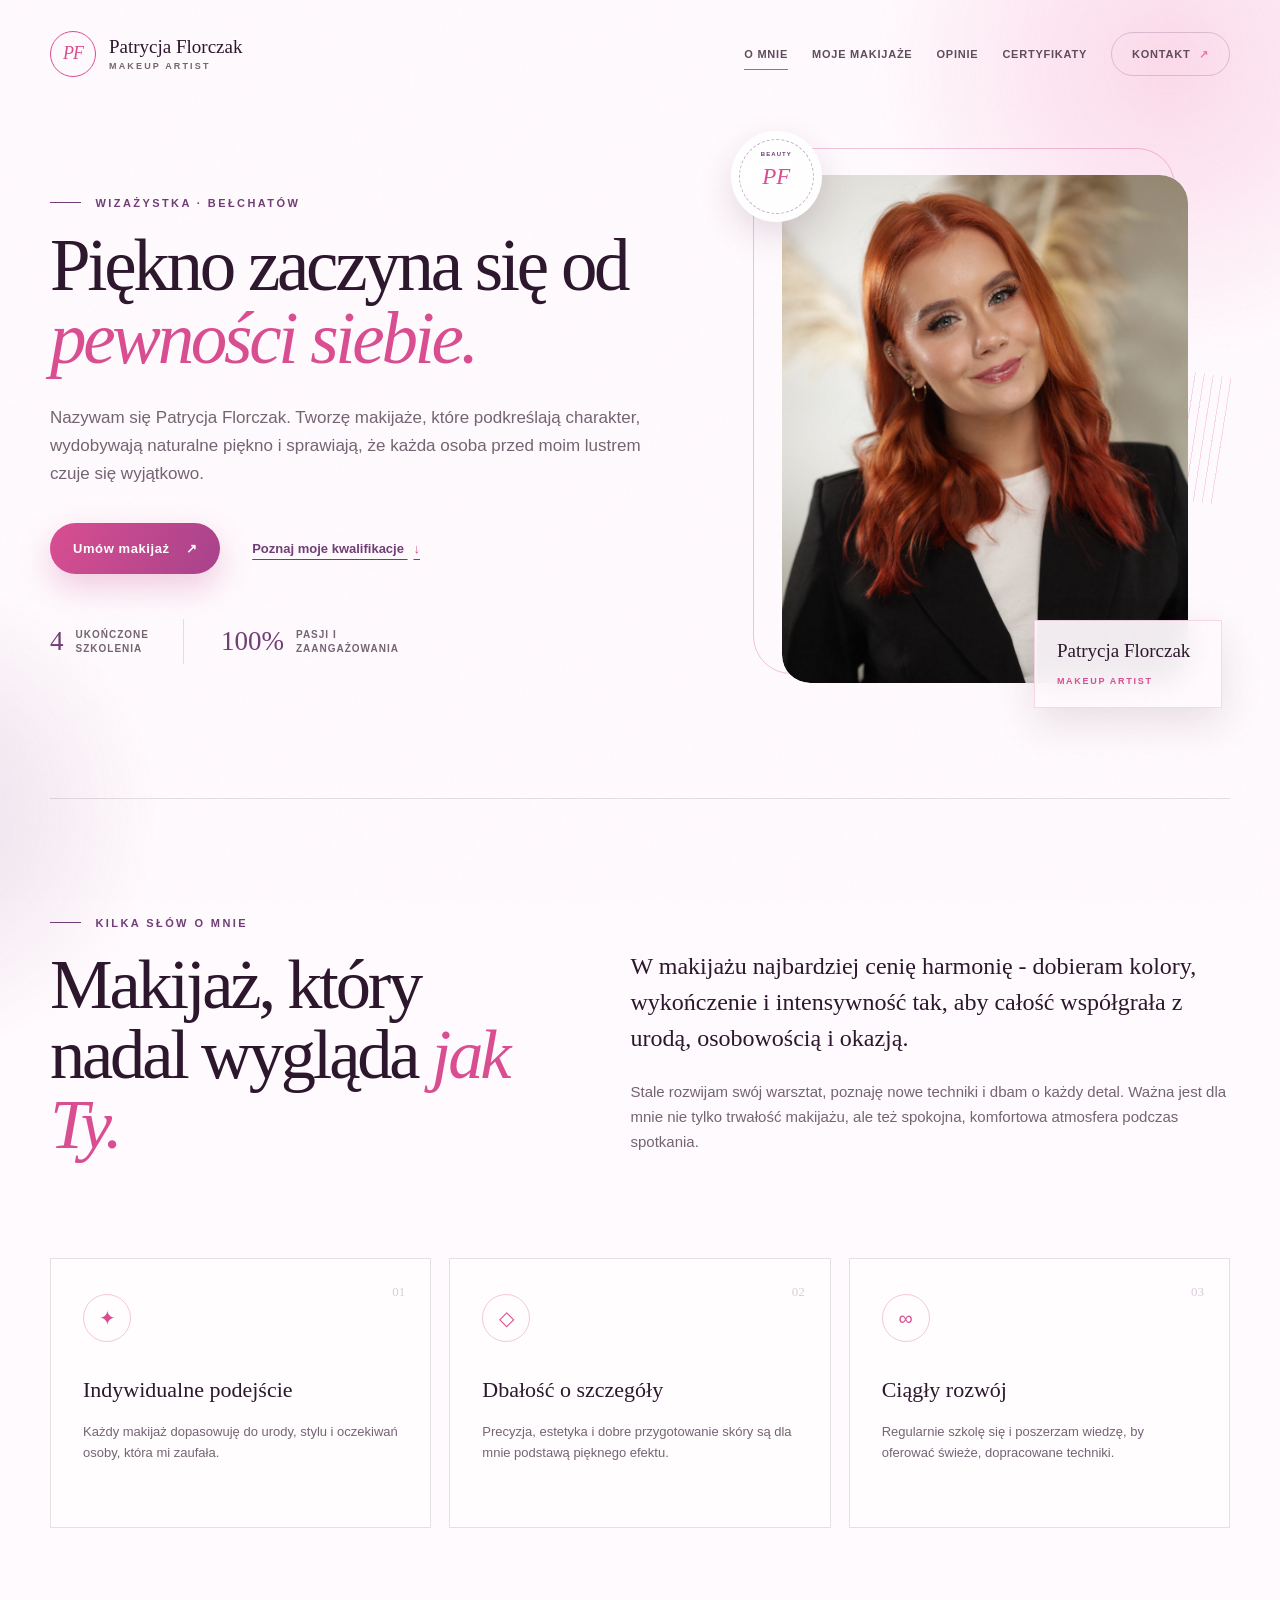
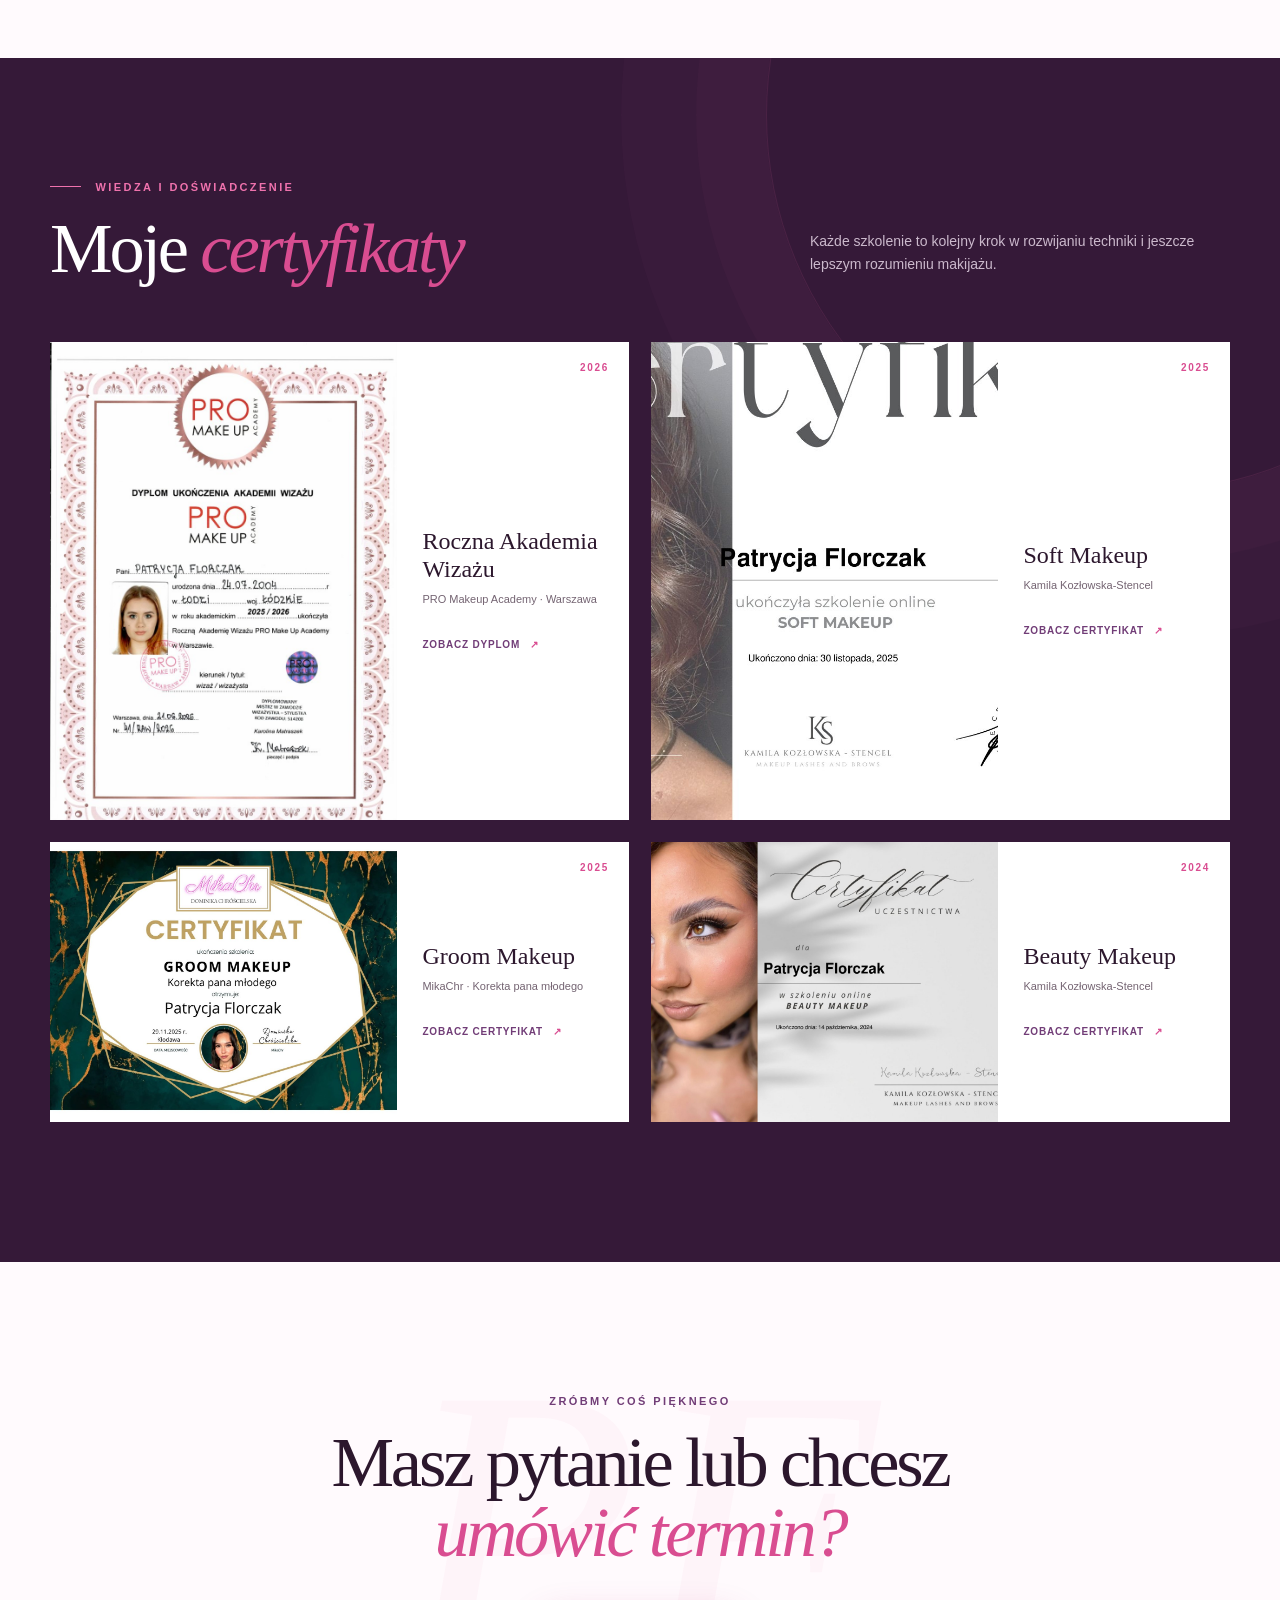
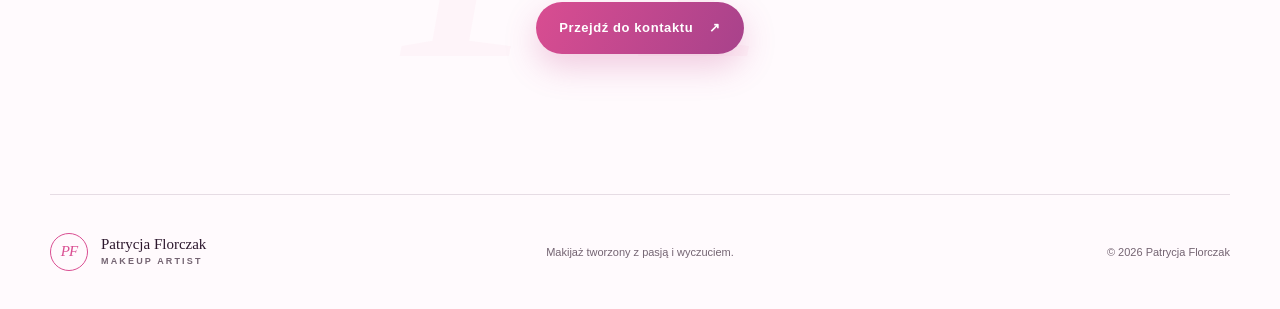
==== commit aa229471: "Naprawa zdjęcia i certyfikatów" ====
--- a/index.html
+++ b/index.html
@@ -52,7 +52,7 @@
         <div class="photo-frame">
           <div class="photo-accent" aria-hidden="true"></div>
           <button class="profile-photo-button" type="button" aria-label="Powiększ zdjęcie profilowe">
-            <img src="assets/patrycja-florczak.jpg" alt="Patrycja Florczak - wizażystka" width="900" height="1200">
+            <img src="assets/patrycja-florczak.JPG" alt="Patrycja Florczak - wizażystka" width="900" height="1200">
             <span class="photo-zoom-hint" aria-hidden="true">Powiększ ↗</span>
           </button>
           <div class="photo-caption">
@@ -107,7 +107,7 @@
         </div>
 
         <div class="certificates-grid">
-          <a class="certificate-card certificate-card--portrait reveal" href="assets/dyplom-pro-makeup.pdf" target="_blank" rel="noopener" aria-label="Otwórz dyplom Akademii Wizażu PRO Makeup Academy">
+          <a class="certificate-card certificate-card--portrait reveal" href="assets/dyplom-pro-makeup.jpg" target="_blank" rel="noopener" aria-label="Otwórz dyplom Akademii Wizażu PRO Makeup Academy jako obraz JPG">
             <div class="certificate-image"><img src="assets/dyplom-pro-makeup.jpg" alt="Dyplom Akademii Wizażu PRO Makeup Academy" loading="lazy"></div>
             <div class="certificate-info">
               <span class="certificate-year">2026</span>
@@ -117,7 +117,7 @@
             </div>
           </a>
 
-          <a class="certificate-card reveal reveal--delay" href="assets/certyfikat-soft-makeup.pdf" target="_blank" rel="noopener" aria-label="Otwórz certyfikat Soft Makeup">
+          <a class="certificate-card reveal reveal--delay" href="assets/certyfikat-soft-makeup.jpg" target="_blank" rel="noopener" aria-label="Otwórz certyfikat Soft Makeup jako obraz JPG">
             <div class="certificate-image"><img src="assets/certyfikat-soft-makeup.jpg" alt="Certyfikat szkolenia Soft Makeup" loading="lazy"></div>
             <div class="certificate-info">
               <span class="certificate-year">2025</span>
@@ -137,7 +137,7 @@
             </div>
           </a>
 
-          <a class="certificate-card reveal reveal--delay" href="assets/certyfikat-beauty-makeup.pdf" target="_blank" rel="noopener" aria-label="Otwórz certyfikat Beauty Makeup">
+          <a class="certificate-card reveal reveal--delay" href="assets/certyfikat-beauty-makeup.jpg" target="_blank" rel="noopener" aria-label="Otwórz certyfikat Beauty Makeup jako obraz JPG">
             <div class="certificate-image"><img src="assets/certyfikat-beauty-makeup.jpg" alt="Certyfikat szkolenia Beauty Makeup" loading="lazy"></div>
             <div class="certificate-info">
               <span class="certificate-year">2024</span>
@@ -161,7 +161,7 @@
   <dialog class="profile-dialog" id="profile-dialog" aria-label="Powiększone zdjęcie profilowe Patrycji Florczak">
     <button class="profile-dialog-close" type="button" aria-label="Zamknij powiększone zdjęcie">×</button>
     <div class="profile-dialog-content">
-      <img src="assets/patrycja-florczak.jpg" alt="Patrycja Florczak - zdjęcie profilowe w pełnym rozmiarze">
+      <img src="assets/patrycja-florczak.JPG" alt="Patrycja Florczak - zdjęcie profilowe w pełnym rozmiarze">
       <p>Patrycja Florczak <span>Makeup artist</span></p>
     </div>
   </dialog>
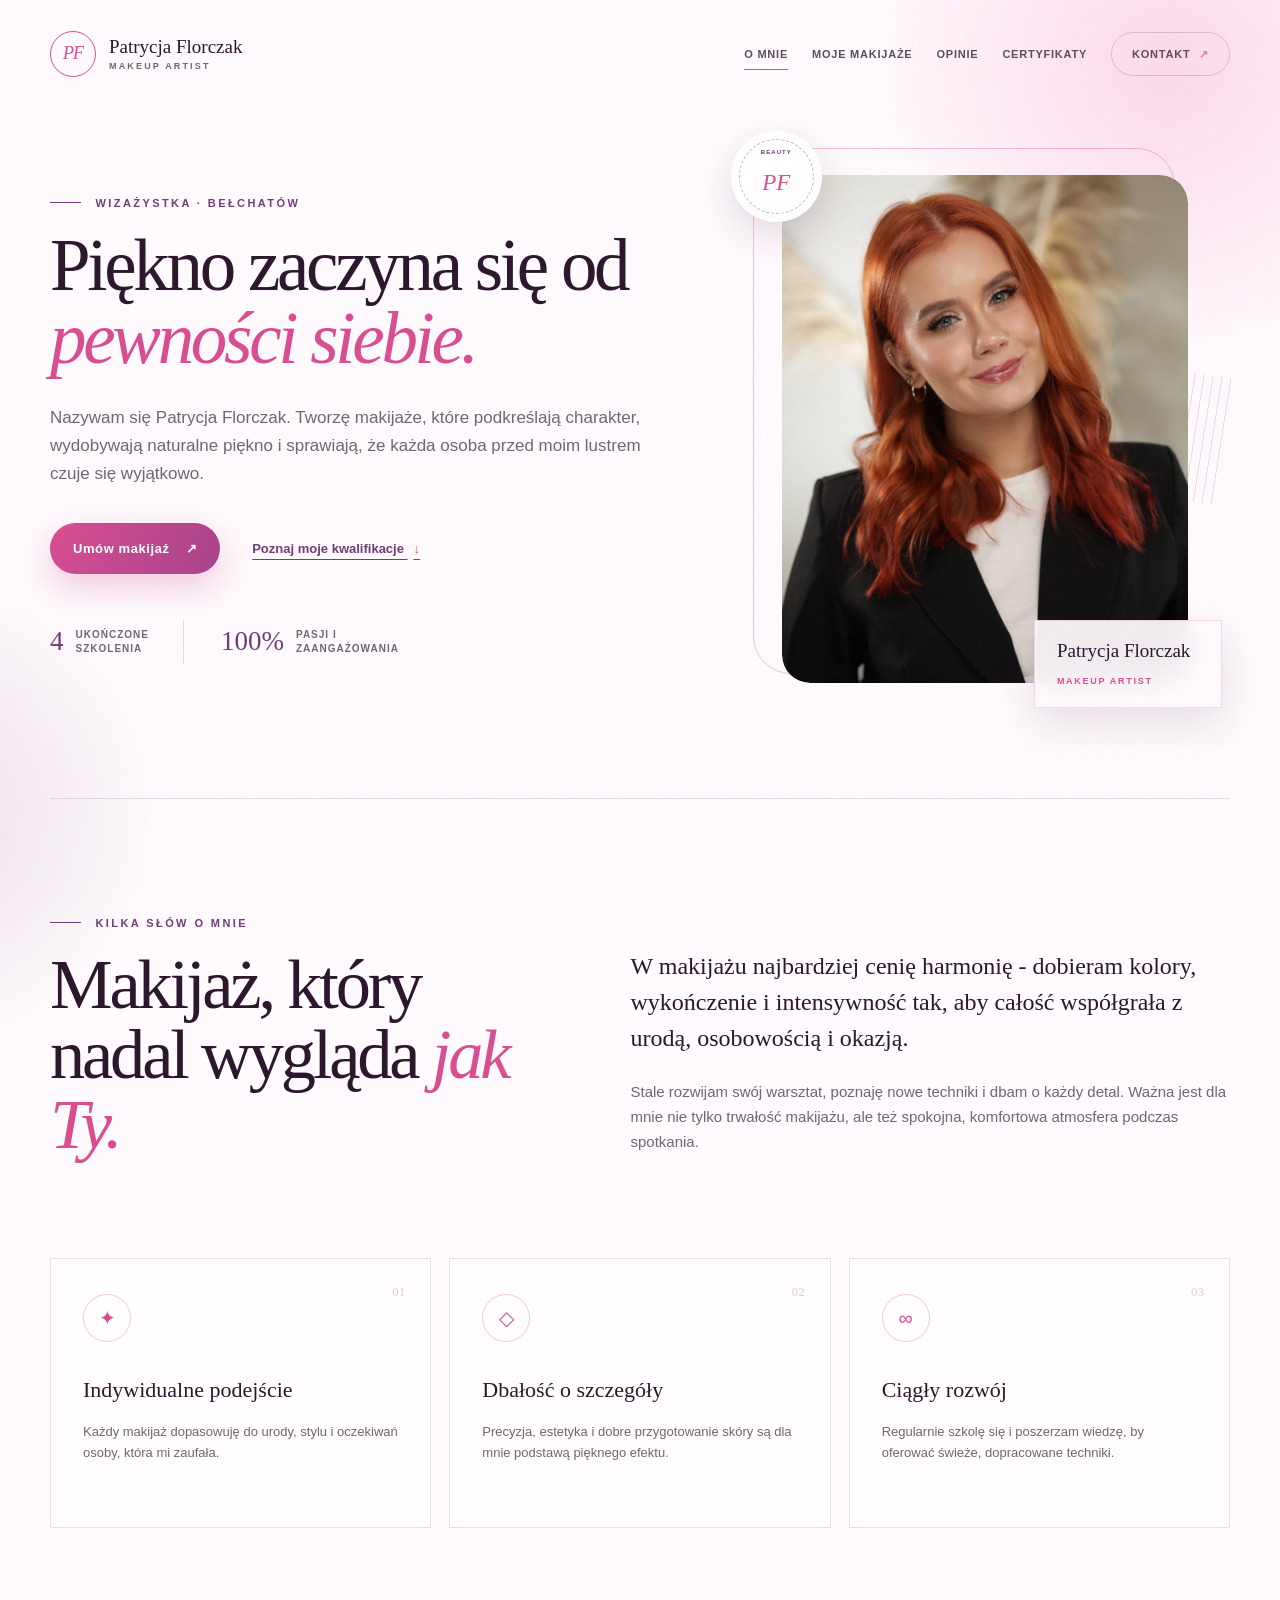
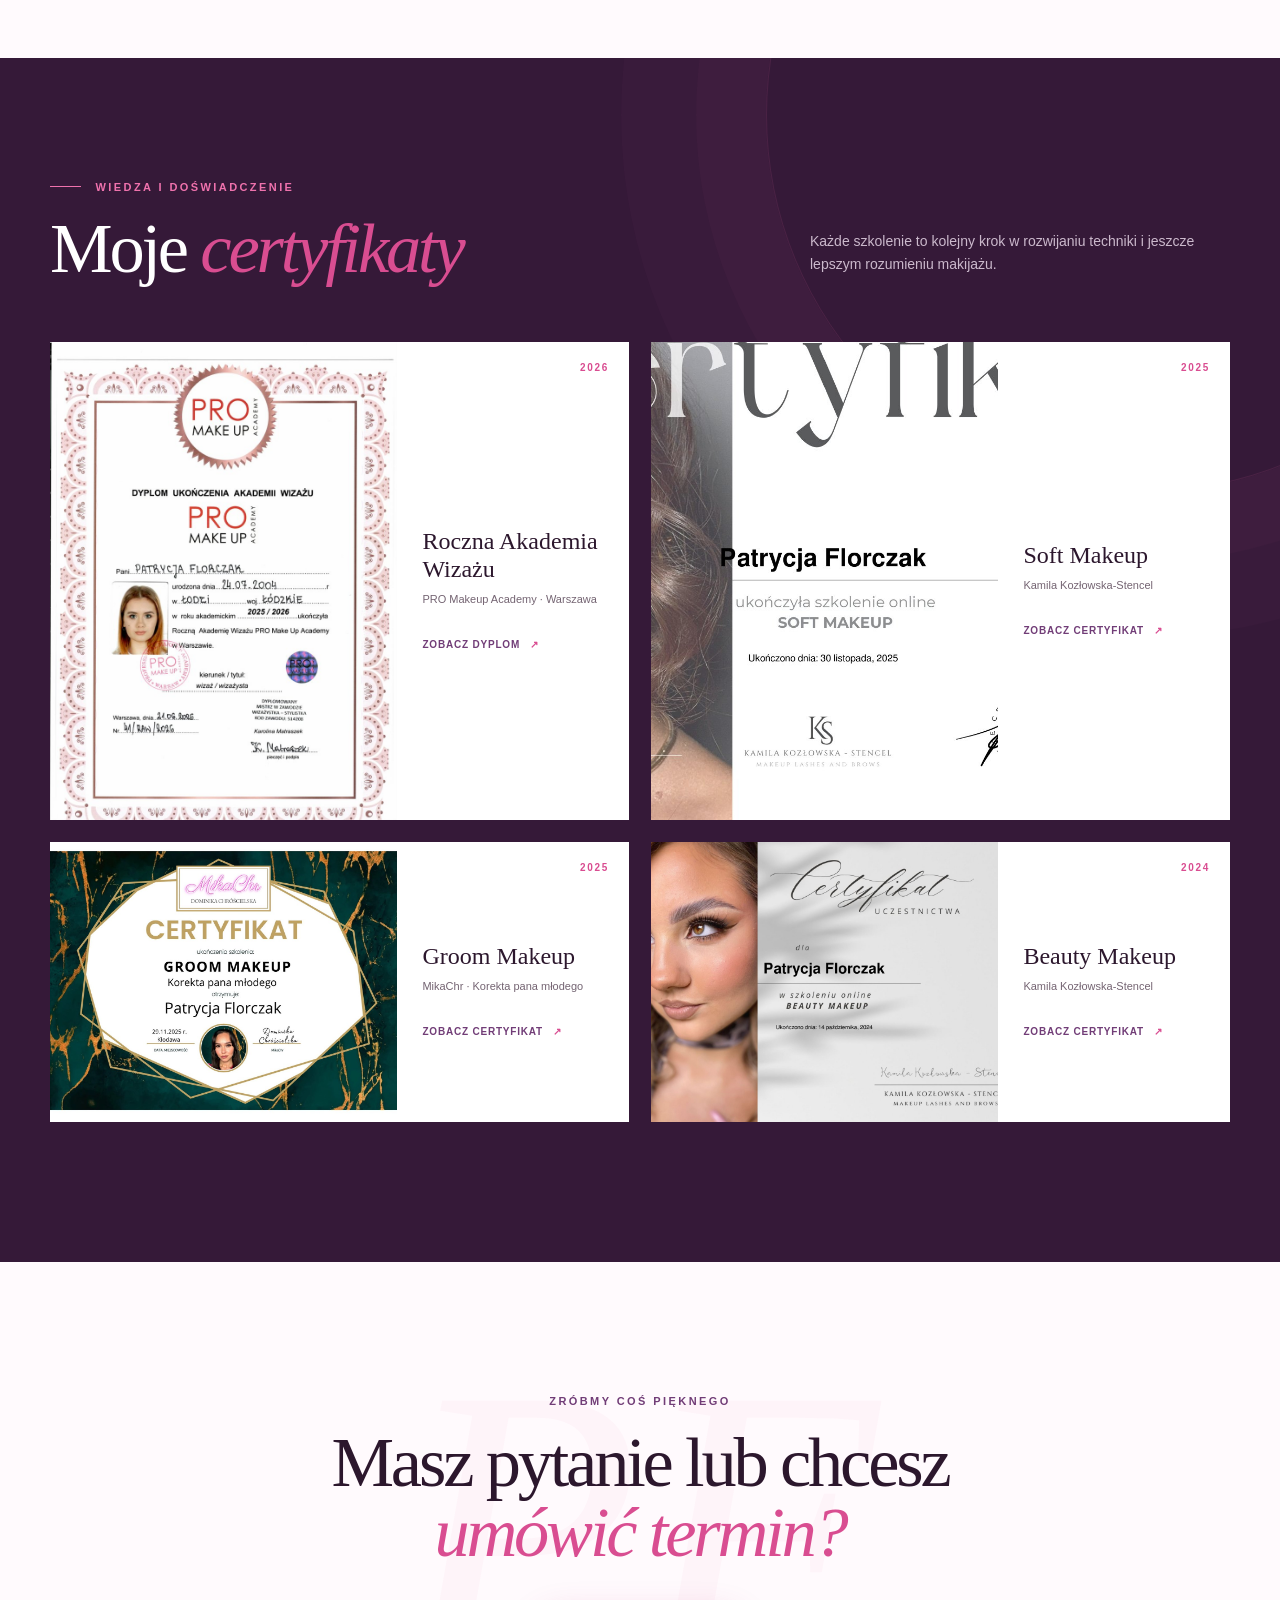
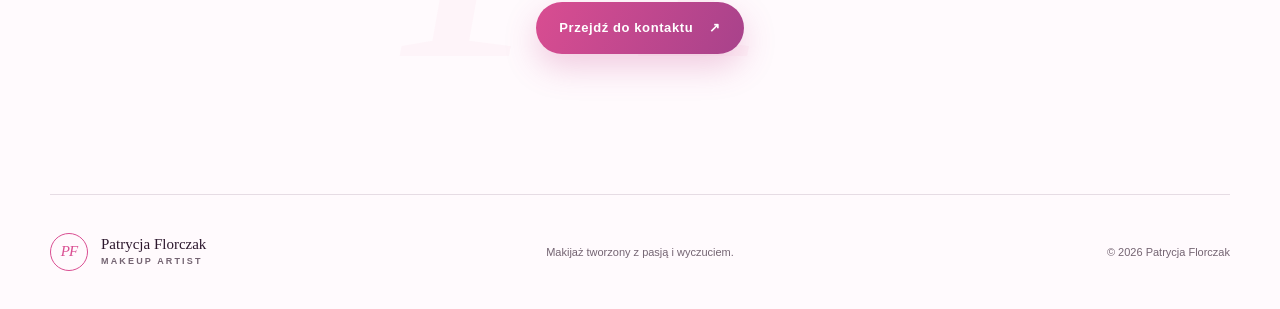
==== commit c4f3ef51: "Poprawa logo PF" ====
--- a/index.html
+++ b/index.html
@@ -5,8 +5,8 @@
   <meta name="viewport" content="width=device-width, initial-scale=1">
   <meta name="description" content="Portfolio Patrycji Florczak - wizażystki, dla której makijaż jest sposobem na podkreślenie naturalnego piękna.">
   <title>Patrycja Florczak | Wizażystka</title>
-  <link rel="stylesheet" href="styles.css">
-  <script src="script.js" defer></script>
+  <link rel="stylesheet" href="styles.css?v=20260705-1">
+  <script src="script.js?v=20260704-3" defer></script>
 </head>
 <body class="home-page">
   <div class="page-glow page-glow--one" aria-hidden="true"></div>
@@ -60,7 +60,7 @@
             <small>Makeup artist</small>
           </div>
         </div>
-        <div class="round-stamp" aria-hidden="true"><span></span><b>PF</b></div>
+        <div class="round-stamp" aria-hidden="true"><span></span></div>
       </div>
     </section>
 
--- a/styles.css
+++ b/styles.css
@@ -105,7 +105,7 @@
 .hero-facts strong { color: var(--purple); font-family: var(--serif); font-size: 27px; font-weight: 400; }
 .hero-facts span { color: var(--muted); font-size: 10px; font-weight: 700; line-height: 1.35; letter-spacing: .1em; text-transform: uppercase; }
 
-.hero-visual { position: relative; justify-self: center; width: min(100%, 430px); }
+.hero-visual { position: relative; isolation: isolate; overflow: visible; justify-self: center; width: min(100%, 430px); }
 .photo-frame { position: relative; padding: 12px; }
 .photo-frame::before { content: ""; position: absolute; inset: -15px 25px 21px -17px; z-index: -1; border: 1px solid rgba(218,77,145,.33); border-radius: 38px; }
 .profile-photo-button { position: relative; display: block; width: 100%; padding: 0; border: 0; border-radius: 28px; background: transparent; cursor: zoom-in; overflow: hidden; }
@@ -118,10 +118,11 @@
 .photo-caption { position: absolute; right: -22px; bottom: -13px; min-width: 188px; padding: 14px 22px; border: 1px solid rgba(218,77,145,.2); background: rgba(255,250,253,.94); box-shadow: 0 15px 40px rgba(75,37,70,.13); backdrop-filter: blur(14px); }
 .photo-caption span { display: block; font-family: var(--serif); font-size: 19px; }
 .photo-caption small { color: var(--pink); font-size: 9px; font-weight: 800; letter-spacing: .19em; text-transform: uppercase; }
-.round-stamp { position: absolute; left: -39px; top: -32px; width: 91px; aspect-ratio: 1; display: grid; place-items: center; border-radius: 50%; color: var(--purple); background: #fff; box-shadow: 0 14px 35px rgba(87,42,80,.15); }
+.round-stamp { position: absolute; z-index: 3; left: -39px; top: -32px; width: 91px; aspect-ratio: 1; display: grid; place-items: center; border-radius: 50%; color: var(--purple); background: #fff; box-shadow: 0 14px 35px rgba(87,42,80,.15); pointer-events: none; }
 .round-stamp span { position: absolute; inset: 8px; border: 1px dashed rgba(113,61,119,.42); border-radius: 50%; }
-.round-stamp span::before { content: "BEAUTY"; position: absolute; left: 50%; top: 10px; padding: 0 4px; color: var(--purple); background: #fff; font-size: 6px; font-weight: 800; letter-spacing: .18em; transform: translateX(-50%); }
-.round-stamp b { color: var(--pink); font-family: var(--serif); font-size: 23px; font-style: italic; font-weight: 400; }
+.round-stamp span::before { content: "BEAUTY"; position: absolute; left: 50%; top: 9px; padding: 0 4px; color: var(--purple); background: #fff; font-size: 6px; font-weight: 800; line-height: 1; letter-spacing: .18em; transform: translateX(-50%); }
+.round-stamp::after { content: "PF"; position: relative; z-index: 2; display: block; color: var(--pink); font-family: var(--serif); font-size: 23px; font-style: italic; font-weight: 400; line-height: 1; transform: translateY(6px); }
+.round-stamp b { display: none; }
 
 .profile-dialog { width: min(760px, calc(100% - 34px)); max-height: 92vh; padding: 0; border: 0; color: #fff; background: transparent; overflow: visible; }
 .profile-dialog::backdrop { background: rgba(27,11,28,.86); backdrop-filter: blur(9px); }
@@ -332,7 +333,7 @@
   .hero-lead { font-size: 15px; }
   .hero-actions { align-items: flex-start; flex-direction: column; gap: 20px; }
   .hero-visual { width: min(82%, 340px); justify-self: center; margin-top: 38px; }
-  .round-stamp { left: -24px; }
+  .round-stamp { left: -18px; top: -26px; }
   .photo-caption { right: -17px; }
   .about { grid-template-columns: 1fr; padding: 90px 0 100px; }
   .section-intro h2, .certificates h2, .cta h2 { font-size: clamp(45px, 13vw, 64px); }
@@ -392,7 +393,6 @@
   .hero-facts > div { padding-right: 18px; }
   .photo-caption { min-width: 170px; padding: 13px 18px; }
   .round-stamp { width: 86px; }
-  .round-stamp span { line-height: 68px; font-size: 6px; }
   .contact-card { align-items: flex-start; }
   .contact-icon { display: none; }
   .portfolio-categories { grid-template-columns: 1fr; }
